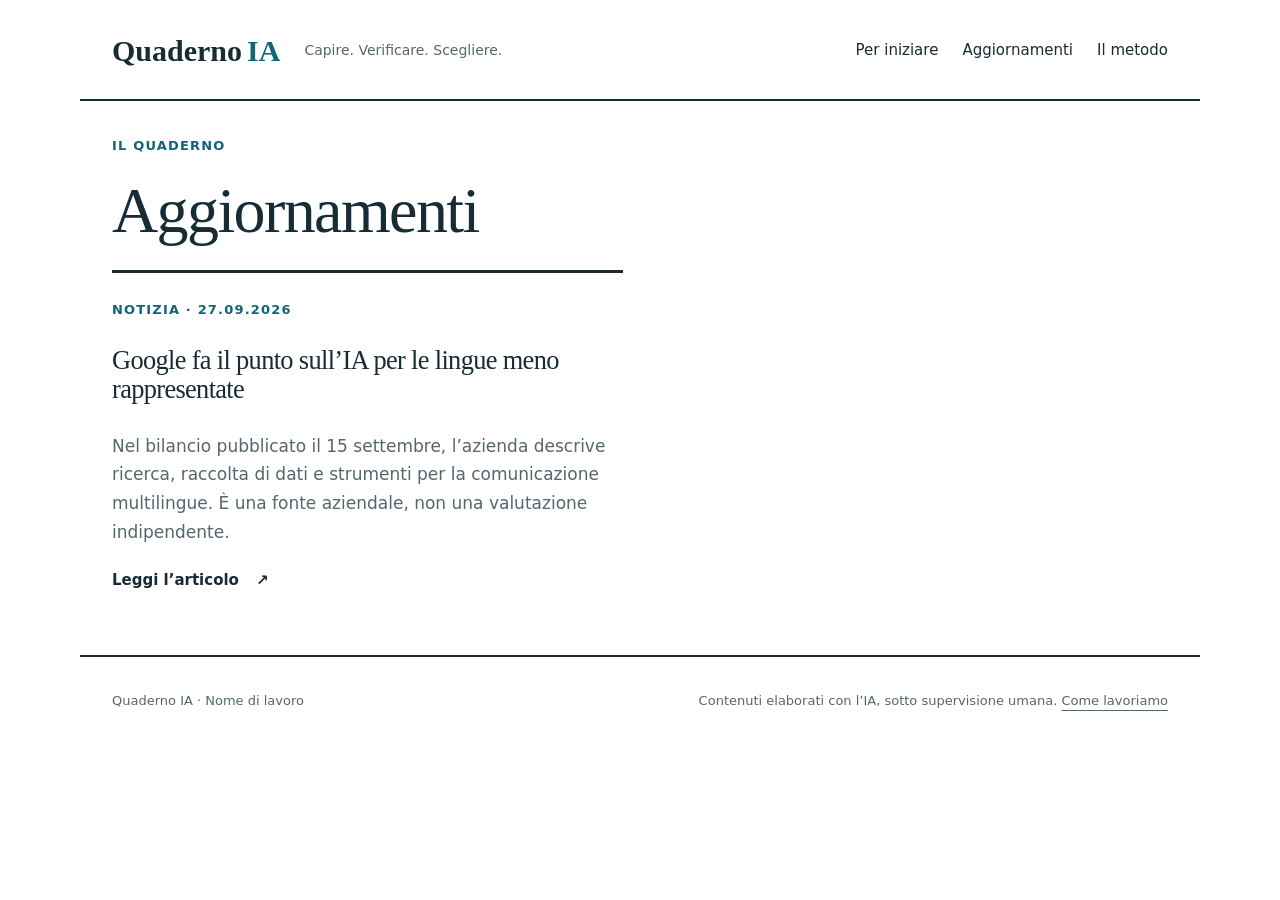
==== aggiornamenti.html @ fffee2d7 "Publish initial static site" ====
<!doctype html><html lang="it"><head><meta charset="utf-8"><meta name="viewport" content="width=device-width,initial-scale=1"><title>Aggiornamenti · Quaderno IA</title><meta name="description" content="Guide e aggiornamenti per capire l’intelligenza artificiale, con fatti, contesto e fonti."><link rel="icon" href="./favicon.svg"><link rel="stylesheet" href="./style.css"></head><body><a class="skip" href="#contenuto">Vai al contenuto</a><header><a class="brand" href="./index.html">Quaderno<span>IA</span></a><p>Capire. Verificare. Scegliere.</p><nav aria-label="Navigazione principale"><a href="./guide.html">Per iniziare</a><a href="./aggiornamenti.html">Aggiornamenti</a><a href="./metodo.html">Il metodo</a></nav></header><main id="contenuto"><section class="section"><p class="eyebrow">IL QUADERNO</p><h1>Aggiornamenti</h1><div class="grid"><article class="card"><p class="eyebrow">Notizia · <time datetime="2026-09-27">27.09.2026</time></p><h3><a href="articoli/google-lingue-settembre.html">Google fa il punto sull’IA per le lingue meno rappresentate</a></h3><p>Nel bilancio pubblicato il 15 settembre, l’azienda descrive ricerca, raccolta di dati e strumenti per la comunicazione multilingue. È una fonte aziendale, non una valutazione indipendente.</p><a class="read" href="articoli/google-lingue-settembre.html">Leggi l’articolo <span aria-hidden="true">↗</span></a></article></div></section></main><footer><p>Quaderno IA · Nome di lavoro</p><p>Contenuti elaborati con l’IA, sotto supervisione umana. <a href="./metodo.html">Come lavoriamo</a></p></footer></body></html>
---- style.css ----
:root{color-scheme:light;--ink:#172c34;--accent:#126477;--line:#d8dfe0;--paper:#fff;--muted:#54676e}*{box-sizing:border-box}body{margin:0;background:var(--paper);color:var(--ink);font:18px/1.7 system-ui,sans-serif}a{color:inherit;text-underline-offset:5px}a:hover{color:var(--accent)}a:focus-visible{outline:3px solid #c0810b;outline-offset:5px}.skip{position:absolute;left:12px;top:-100px;background:white;padding:10px;z-index:2}.skip:focus{top:0}header,main,footer{max-width:1120px;margin:auto;padding:0 32px}header{display:flex;align-items:center;gap:24px;flex-wrap:wrap;padding-top:25px;padding-bottom:22px;border-bottom:2px solid var(--ink)}.brand{font:700 30px Georgia,serif;text-decoration:none;white-space:nowrap}.brand span{color:var(--accent);margin-left:5px}header p{font-size:14px;color:var(--muted)}nav{margin-left:auto;display:flex;gap:24px;font-size:15px}nav a{text-decoration:none}.intro{padding:65px 0 42px;border-bottom:1px solid var(--line)}.eyebrow{font:600 13px/1.5 system-ui,sans-serif;letter-spacing:.09em;text-transform:uppercase;color:var(--accent)}h1,h2,h3{font-family:Georgia,serif;line-height:1.13;letter-spacing:-.025em}h1{font-size:clamp(2.5rem,5vw,4.1rem);font-weight:500;margin:20px 0 22px}h2{font-size:2rem;font-weight:500}h3{font-size:1.65rem;font-weight:500}.intro>p:last-child{max-width:650px;color:var(--muted);font-size:20px}.section{padding:22px 0 36px}.section-title{display:flex;align-items:center;justify-content:space-between;gap:16px}.section-title>a{font-size:14px}.grid{display:grid;grid-template-columns:repeat(2,minmax(0,1fr));gap:34px}.card{border-top:3px solid var(--ink);padding:14px 0 24px}.card h3 a{text-decoration:none}.card p:not(.eyebrow){color:var(--muted);font-size:17px}.read{font-size:15px;text-decoration:none;font-weight:600}.read span{margin-left:12px}.empty{grid-column:1/-1;background:#f0f5f6;border-left:4px solid var(--accent);padding:22px 28px}.empty h3{margin:0 0 8px}.empty p{max-width:700px;font-size:16px;margin:0;color:var(--muted)}.prose{max-width:740px;margin:45px auto 70px}.prose h1{font-size:clamp(2.4rem,5vw,3.7rem)}.prose h2{margin-top:40px;font-size:1.8rem}.lead{font-size:22px;color:var(--muted);border-bottom:1px solid var(--line);padding-bottom:25px}.sources,aside{border-top:1px solid var(--line);margin-top:40px}.byline{font-size:14px;color:var(--muted)}footer{border-top:2px solid var(--ink);padding-top:20px;padding-bottom:30px;display:flex;justify-content:space-between;gap:30px;font-size:13px;color:var(--muted)}footer p{max-width:560px}@media(max-width:650px){header,main,footer{padding-left:22px;padding-right:22px}header{gap:8px}header p{display:none}nav{width:100%;margin-top:12px;margin-left:0;gap:20px;flex-wrap:wrap}.intro{padding:35px 0 25px}.grid{grid-template-columns:1fr;gap:12px}.section-title{align-items:baseline}.section-title>a{max-width:110px}.prose{margin-top:30px}footer{display:block}.empty{padding:20px}h1{overflow-wrap:anywhere}}
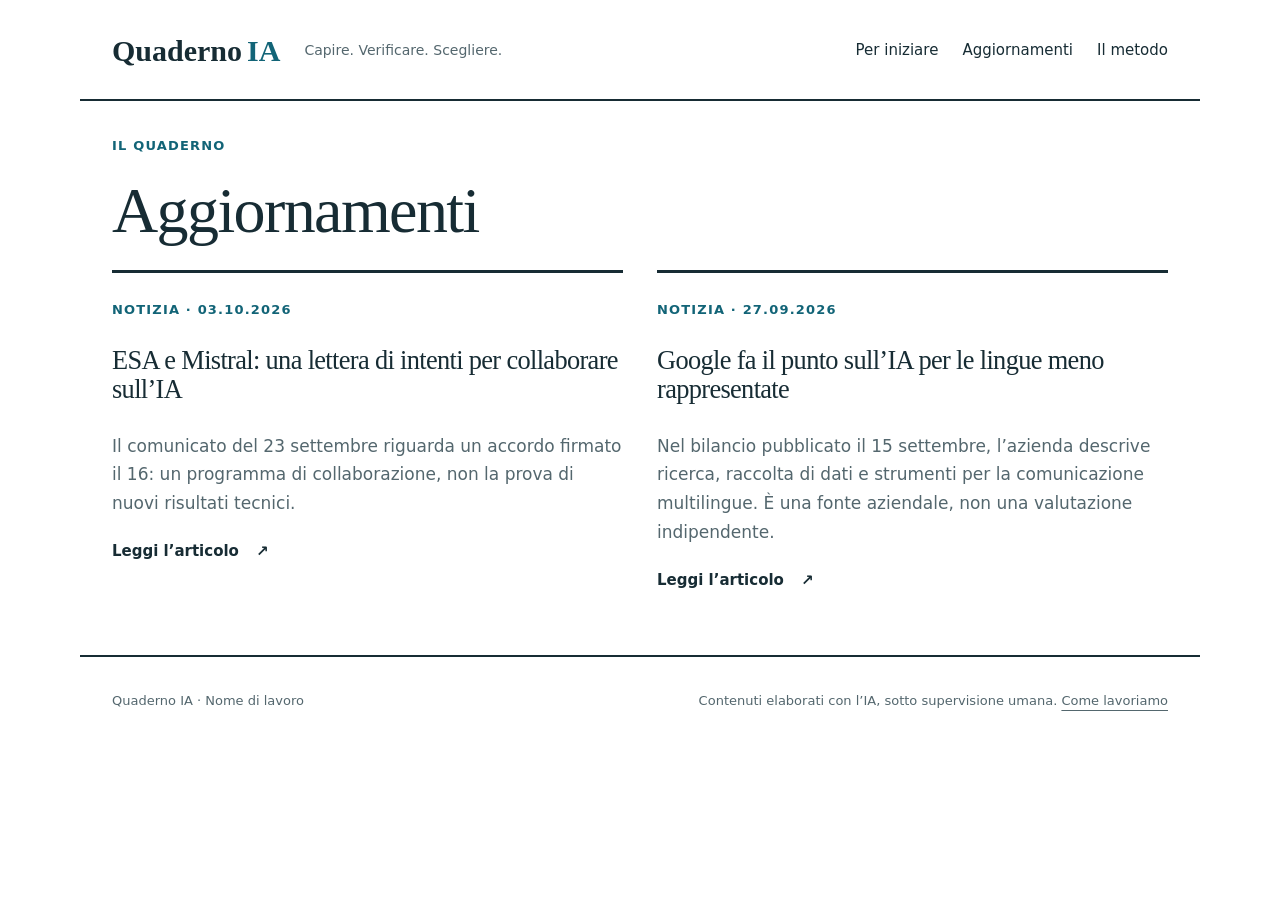
==== commit 9e83b542: "Pubblica notizia verificata sulla collaborazione ESA e Mistral" ====
--- a/aggiornamenti.html
+++ b/aggiornamenti.html
@@ -1 +1 @@
-<!doctype html><html lang="it"><head><meta charset="utf-8"><meta name="viewport" content="width=device-width,initial-scale=1"><title>Aggiornamenti · Quaderno IA</title><meta name="description" content="Guide e aggiornamenti per capire l’intelligenza artificiale, con fatti, contesto e fonti."><link rel="icon" href="./favicon.svg"><link rel="stylesheet" href="./style.css"></head><body><a class="skip" href="#contenuto">Vai al contenuto</a><header><a class="brand" href="./index.html">Quaderno<span>IA</span></a><p>Capire. Verificare. Scegliere.</p><nav aria-label="Navigazione principale"><a href="./guide.html">Per iniziare</a><a href="./aggiornamenti.html">Aggiornamenti</a><a href="./metodo.html">Il metodo</a></nav></header><main id="contenuto"><section class="section"><p class="eyebrow">IL QUADERNO</p><h1>Aggiornamenti</h1><div class="grid"><article class="card"><p class="eyebrow">Notizia · <time datetime="2026-09-27">27.09.2026</time></p><h3><a href="articoli/google-lingue-settembre.html">Google fa il punto sull’IA per le lingue meno rappresentate</a></h3><p>Nel bilancio pubblicato il 15 settembre, l’azienda descrive ricerca, raccolta di dati e strumenti per la comunicazione multilingue. È una fonte aziendale, non una valutazione indipendente.</p><a class="read" href="articoli/google-lingue-settembre.html">Leggi l’articolo <span aria-hidden="true">↗</span></a></article></div></section></main><footer><p>Quaderno IA · Nome di lavoro</p><p>Contenuti elaborati con l’IA, sotto supervisione umana. <a href="./metodo.html">Come lavoriamo</a></p></footer></body></html>+<!doctype html><html lang="it"><head><meta charset="utf-8"><meta name="viewport" content="width=device-width,initial-scale=1"><title>Aggiornamenti · Quaderno IA</title><meta name="description" content="Guide e aggiornamenti per capire l’intelligenza artificiale, con fatti, contesto e fonti."><link rel="icon" href="./favicon.svg"><link rel="stylesheet" href="./style.css"></head><body><a class="skip" href="#contenuto">Vai al contenuto</a><header><a class="brand" href="./index.html">Quaderno<span>IA</span></a><p>Capire. Verificare. Scegliere.</p><nav aria-label="Navigazione principale"><a href="./guide.html">Per iniziare</a><a href="./aggiornamenti.html">Aggiornamenti</a><a href="./metodo.html">Il metodo</a></nav></header><main id="contenuto"><section class="section"><p class="eyebrow">IL QUADERNO</p><h1>Aggiornamenti</h1><div class="grid"><article class="card"><p class="eyebrow">Notizia · <time datetime="2026-10-03">03.10.2026</time></p><h3><a href="articoli/esa-mistral-lettera-intenti.html">ESA e Mistral: una lettera di intenti per collaborare sull’IA</a></h3><p>Il comunicato del 23 settembre riguarda un accordo firmato il 16: un programma di collaborazione, non la prova di nuovi risultati tecnici.</p><a class="read" href="articoli/esa-mistral-lettera-intenti.html">Leggi l’articolo <span aria-hidden="true">↗</span></a></article><article class="card"><p class="eyebrow">Notizia · <time datetime="2026-09-27">27.09.2026</time></p><h3><a href="articoli/google-lingue-settembre.html">Google fa il punto sull’IA per le lingue meno rappresentate</a></h3><p>Nel bilancio pubblicato il 15 settembre, l’azienda descrive ricerca, raccolta di dati e strumenti per la comunicazione multilingue. È una fonte aziendale, non una valutazione indipendente.</p><a class="read" href="articoli/google-lingue-settembre.html">Leggi l’articolo <span aria-hidden="true">↗</span></a></article></div></section></main><footer><p>Quaderno IA · Nome di lavoro</p><p>Contenuti elaborati con l’IA, sotto supervisione umana. <a href="./metodo.html">Come lavoriamo</a></p></footer></body></html>
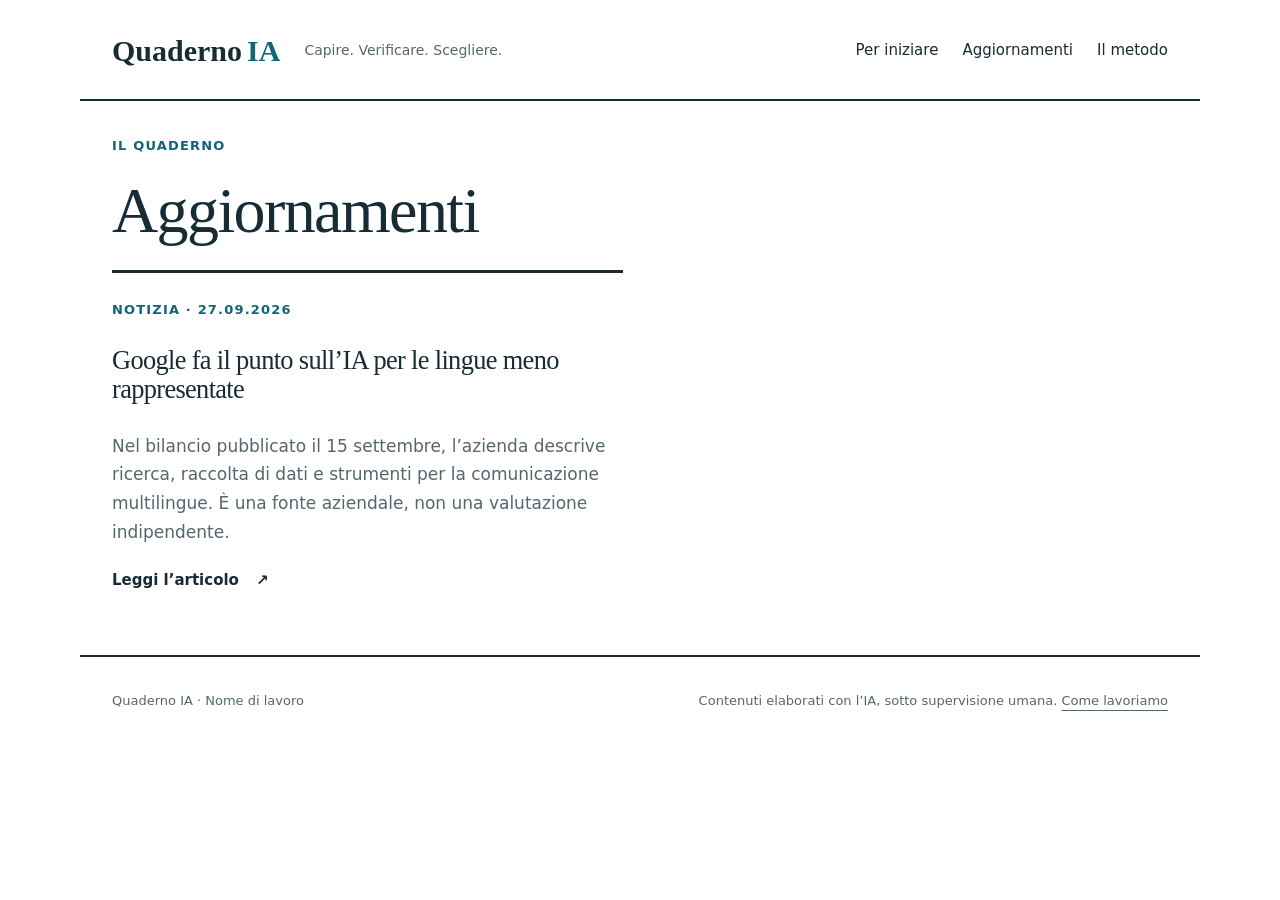
==== commit 26b14039: "Revert "Pubblica notizia verificata sulla collaborazione ESA e Mistral" This reverts commit 9e83b542" ====
--- a/aggiornamenti.html
+++ b/aggiornamenti.html
@@ -1 +1 @@
-<!doctype html><html lang="it"><head><meta charset="utf-8"><meta name="viewport" content="width=device-width,initial-scale=1"><title>Aggiornamenti · Quaderno IA</title><meta name="description" content="Guide e aggiornamenti per capire l’intelligenza artificiale, con fatti, contesto e fonti."><link rel="icon" href="./favicon.svg"><link rel="stylesheet" href="./style.css"></head><body><a class="skip" href="#contenuto">Vai al contenuto</a><header><a class="brand" href="./index.html">Quaderno<span>IA</span></a><p>Capire. Verificare. Scegliere.</p><nav aria-label="Navigazione principale"><a href="./guide.html">Per iniziare</a><a href="./aggiornamenti.html">Aggiornamenti</a><a href="./metodo.html">Il metodo</a></nav></header><main id="contenuto"><section class="section"><p class="eyebrow">IL QUADERNO</p><h1>Aggiornamenti</h1><div class="grid"><article class="card"><p class="eyebrow">Notizia · <time datetime="2026-10-03">03.10.2026</time></p><h3><a href="articoli/esa-mistral-lettera-intenti.html">ESA e Mistral: una lettera di intenti per collaborare sull’IA</a></h3><p>Il comunicato del 23 settembre riguarda un accordo firmato il 16: un programma di collaborazione, non la prova di nuovi risultati tecnici.</p><a class="read" href="articoli/esa-mistral-lettera-intenti.html">Leggi l’articolo <span aria-hidden="true">↗</span></a></article><article class="card"><p class="eyebrow">Notizia · <time datetime="2026-09-27">27.09.2026</time></p><h3><a href="articoli/google-lingue-settembre.html">Google fa il punto sull’IA per le lingue meno rappresentate</a></h3><p>Nel bilancio pubblicato il 15 settembre, l’azienda descrive ricerca, raccolta di dati e strumenti per la comunicazione multilingue. È una fonte aziendale, non una valutazione indipendente.</p><a class="read" href="articoli/google-lingue-settembre.html">Leggi l’articolo <span aria-hidden="true">↗</span></a></article></div></section></main><footer><p>Quaderno IA · Nome di lavoro</p><p>Contenuti elaborati con l’IA, sotto supervisione umana. <a href="./metodo.html">Come lavoriamo</a></p></footer></body></html>+<!doctype html><html lang="it"><head><meta charset="utf-8"><meta name="viewport" content="width=device-width,initial-scale=1"><title>Aggiornamenti · Quaderno IA</title><meta name="description" content="Guide e aggiornamenti per capire l’intelligenza artificiale, con fatti, contesto e fonti."><link rel="icon" href="./favicon.svg"><link rel="stylesheet" href="./style.css"></head><body><a class="skip" href="#contenuto">Vai al contenuto</a><header><a class="brand" href="./index.html">Quaderno<span>IA</span></a><p>Capire. Verificare. Scegliere.</p><nav aria-label="Navigazione principale"><a href="./guide.html">Per iniziare</a><a href="./aggiornamenti.html">Aggiornamenti</a><a href="./metodo.html">Il metodo</a></nav></header><main id="contenuto"><section class="section"><p class="eyebrow">IL QUADERNO</p><h1>Aggiornamenti</h1><div class="grid"><article class="card"><p class="eyebrow">Notizia · <time datetime="2026-09-27">27.09.2026</time></p><h3><a href="articoli/google-lingue-settembre.html">Google fa il punto sull’IA per le lingue meno rappresentate</a></h3><p>Nel bilancio pubblicato il 15 settembre, l’azienda descrive ricerca, raccolta di dati e strumenti per la comunicazione multilingue. È una fonte aziendale, non una valutazione indipendente.</p><a class="read" href="articoli/google-lingue-settembre.html">Leggi l’articolo <span aria-hidden="true">↗</span></a></article></div></section></main><footer><p>Quaderno IA · Nome di lavoro</p><p>Contenuti elaborati con l’IA, sotto supervisione umana. <a href="./metodo.html">Come lavoriamo</a></p></footer></body></html>
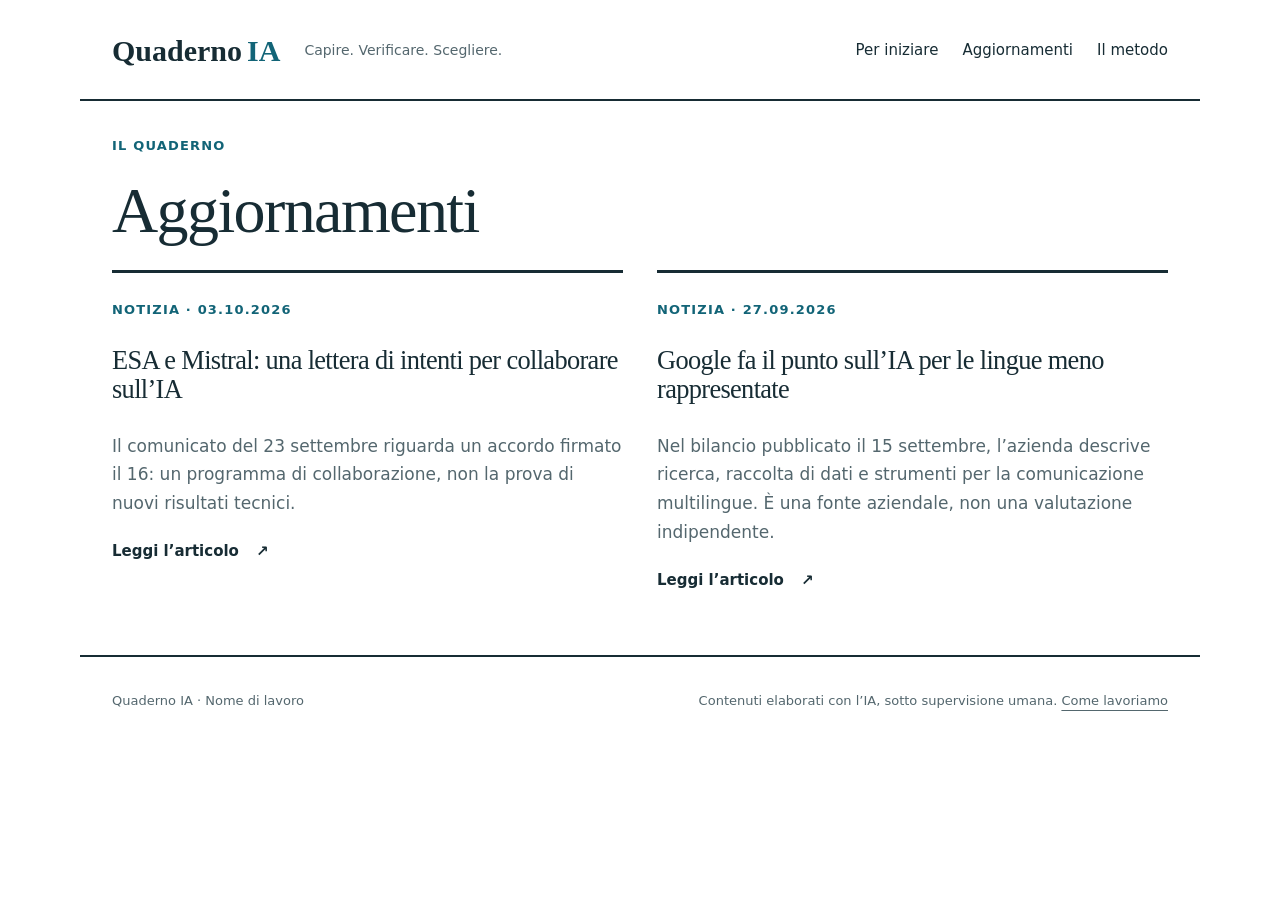
==== commit 669db193: "Reapply "Pubblica notizia verificata sulla collaborazione ESA e Mistral" This reverts commit 26b1403" ====
--- a/aggiornamenti.html
+++ b/aggiornamenti.html
@@ -1 +1 @@
-<!doctype html><html lang="it"><head><meta charset="utf-8"><meta name="viewport" content="width=device-width,initial-scale=1"><title>Aggiornamenti · Quaderno IA</title><meta name="description" content="Guide e aggiornamenti per capire l’intelligenza artificiale, con fatti, contesto e fonti."><link rel="icon" href="./favicon.svg"><link rel="stylesheet" href="./style.css"></head><body><a class="skip" href="#contenuto">Vai al contenuto</a><header><a class="brand" href="./index.html">Quaderno<span>IA</span></a><p>Capire. Verificare. Scegliere.</p><nav aria-label="Navigazione principale"><a href="./guide.html">Per iniziare</a><a href="./aggiornamenti.html">Aggiornamenti</a><a href="./metodo.html">Il metodo</a></nav></header><main id="contenuto"><section class="section"><p class="eyebrow">IL QUADERNO</p><h1>Aggiornamenti</h1><div class="grid"><article class="card"><p class="eyebrow">Notizia · <time datetime="2026-09-27">27.09.2026</time></p><h3><a href="articoli/google-lingue-settembre.html">Google fa il punto sull’IA per le lingue meno rappresentate</a></h3><p>Nel bilancio pubblicato il 15 settembre, l’azienda descrive ricerca, raccolta di dati e strumenti per la comunicazione multilingue. È una fonte aziendale, non una valutazione indipendente.</p><a class="read" href="articoli/google-lingue-settembre.html">Leggi l’articolo <span aria-hidden="true">↗</span></a></article></div></section></main><footer><p>Quaderno IA · Nome di lavoro</p><p>Contenuti elaborati con l’IA, sotto supervisione umana. <a href="./metodo.html">Come lavoriamo</a></p></footer></body></html>+<!doctype html><html lang="it"><head><meta charset="utf-8"><meta name="viewport" content="width=device-width,initial-scale=1"><title>Aggiornamenti · Quaderno IA</title><meta name="description" content="Guide e aggiornamenti per capire l’intelligenza artificiale, con fatti, contesto e fonti."><link rel="icon" href="./favicon.svg"><link rel="stylesheet" href="./style.css"></head><body><a class="skip" href="#contenuto">Vai al contenuto</a><header><a class="brand" href="./index.html">Quaderno<span>IA</span></a><p>Capire. Verificare. Scegliere.</p><nav aria-label="Navigazione principale"><a href="./guide.html">Per iniziare</a><a href="./aggiornamenti.html">Aggiornamenti</a><a href="./metodo.html">Il metodo</a></nav></header><main id="contenuto"><section class="section"><p class="eyebrow">IL QUADERNO</p><h1>Aggiornamenti</h1><div class="grid"><article class="card"><p class="eyebrow">Notizia · <time datetime="2026-10-03">03.10.2026</time></p><h3><a href="articoli/esa-mistral-lettera-intenti.html">ESA e Mistral: una lettera di intenti per collaborare sull’IA</a></h3><p>Il comunicato del 23 settembre riguarda un accordo firmato il 16: un programma di collaborazione, non la prova di nuovi risultati tecnici.</p><a class="read" href="articoli/esa-mistral-lettera-intenti.html">Leggi l’articolo <span aria-hidden="true">↗</span></a></article><article class="card"><p class="eyebrow">Notizia · <time datetime="2026-09-27">27.09.2026</time></p><h3><a href="articoli/google-lingue-settembre.html">Google fa il punto sull’IA per le lingue meno rappresentate</a></h3><p>Nel bilancio pubblicato il 15 settembre, l’azienda descrive ricerca, raccolta di dati e strumenti per la comunicazione multilingue. È una fonte aziendale, non una valutazione indipendente.</p><a class="read" href="articoli/google-lingue-settembre.html">Leggi l’articolo <span aria-hidden="true">↗</span></a></article></div></section></main><footer><p>Quaderno IA · Nome di lavoro</p><p>Contenuti elaborati con l’IA, sotto supervisione umana. <a href="./metodo.html">Come lavoriamo</a></p></footer></body></html>
